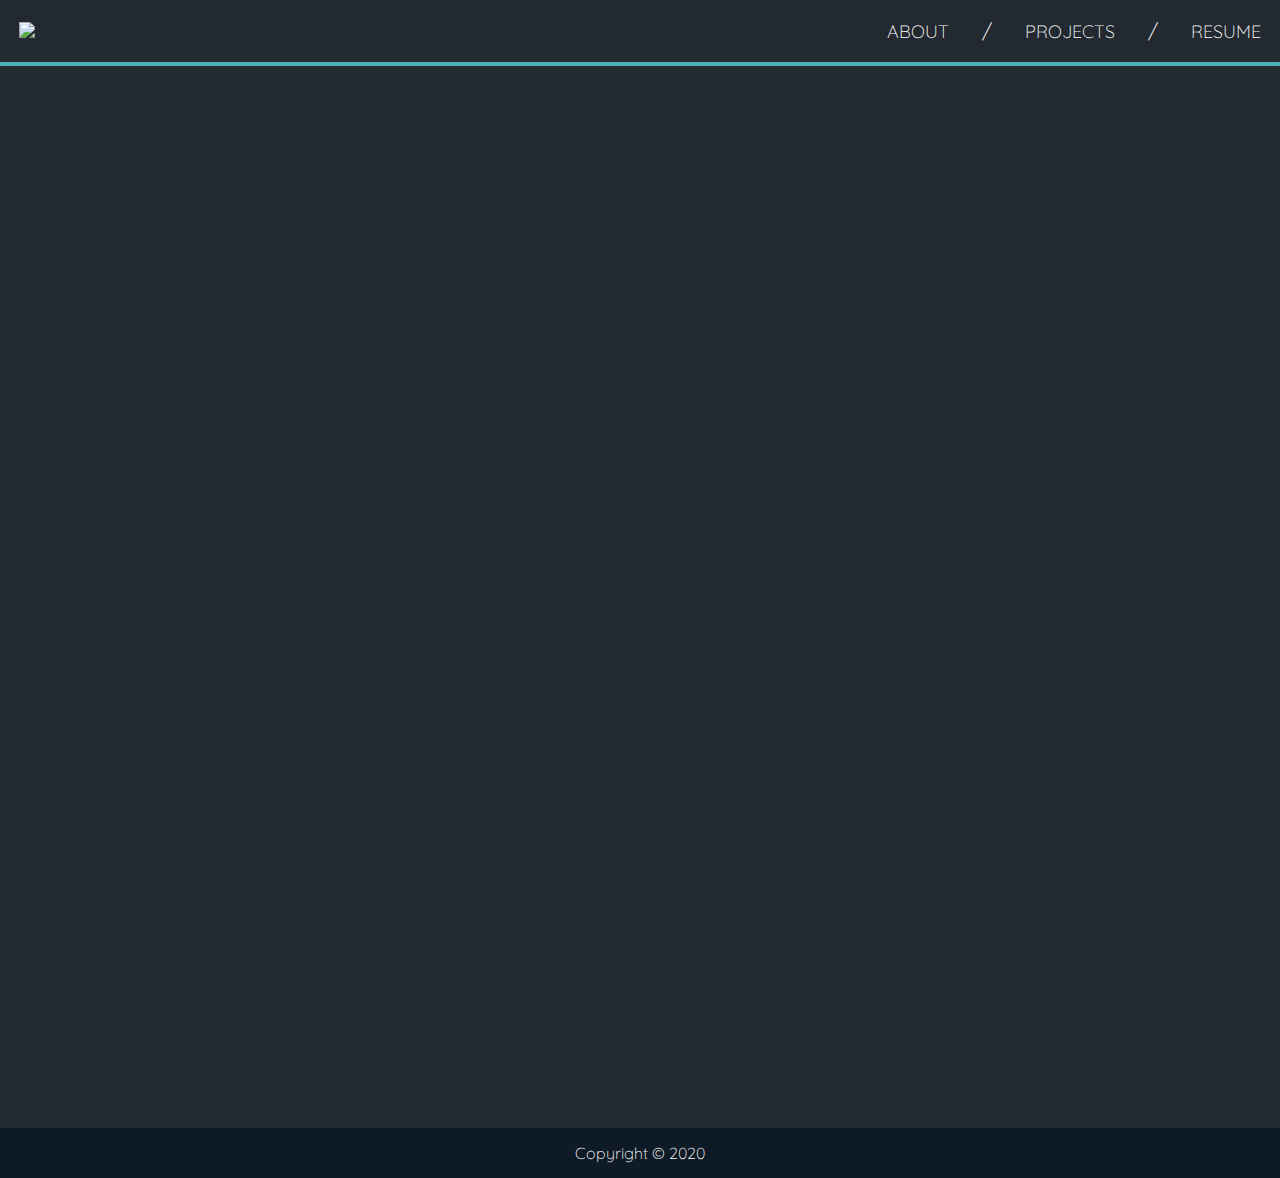
==== resume.html @ f149a614 "Add resume tab with embedded pdf. Update nav links" ====
<!DOCTYPE html>
<html lang="en">
<head>
    <title>Micah Burnett | Portfolio</title>
    <meta http-equiv="Content-Type" content="text/html; charset=UTF-8" />
    <meta name="viewport" content="width=device-width">
    <link rel="stylesheet" type="text/css" href="style.css">
    <link rel="stylesheet" href="https://fonts.googleapis.com/css?family=Quicksand:300,500">
    <!-- <link rel="stylesheet" href="https://use.fontawesome.com/releases/v5.8.2/css/all.css" integrity="sha384-oS3vJWv+0UjzBfQzYUhtDYW+Pj2yciDJxpsK1OYPAYjqT085Qq/1cq5FLXAZQ7Ay" crossorigin="anonymous"> -->
    <style>
        .resume-container {
            grid-column: 1/span 3;
            justify-self: center;

            padding-bottom: 90%; /* set the aspect ratio here as (height / width) * 100% */
            height: 0;
            overflow: hidden;
            max-width: 70%;
            width: 100%;
        }

        .resume-container iframe {
            width: 100%;
            height: 200vh;
        }
    </style>

</head>
<body>
    <header id="main-header">
        <nav id="navbar">
            <a href="#"> 
                <img src="links/mb_logo_opaque.png" height="40px">
            </a>
            <div class="navlinks">
                <ul>
                    <li><a href="index.html#">ABOUT</a></li>
                    <li>/</li>
                    <li><a href="index.html#projects">PROJECTS</a></li>
                    <li>/</li>
                    <li><a href="resume.html">RESUME</a></li>
                </ul>
            </div>
        </nav>
    </header>
    <main class="container">
        <div class='resume-container'>
            <iframe src="https://drive.google.com/file/d/1SY0995V_sroovy6FaTzSWjthL8RUoIKS/preview" frameborder='0' allowfullscreen></iframe>
        </div>
    </main>
    <footer id="main-footer">
         <p>Copyright &copy; 2020</p>
    </footer>
</body>
</html>
---- style.css ----
body {
    background-color: #222930;
    color: #fff;
    font-family: 'Quicksand', sans-serif;
    font-weight: 300;
    font-size: 16px;
    line-height: 1.6em;
    margin: 0;
}

.fab, .far {
    color: #4EB1BA;
    font-size: 30px;
    text-decoration: none;
}

h1, h2, h3 {
    font-weight: 500;
}

.color-primary {
    color: #4EB1BA;
}

.color-secondary {
    color: #cb4d4f;
}

.container {
    padding-top: 150px;
    display: grid;
    grid-template-columns: repeat(3, 1fr);
    grid-template-areas: "name-title name-title bio-image"
                         "bio        bio        bio-image"
                         "social     social     ."
                         "projects   projects   projects"
                         "b1         b2         b3";
    gap: 10px;
    width: 80%;
    margin: auto;
    overflow: hidden;
}

#main-header img {
    padding-left: 10px;
}

#navbar {
    background-color: #222930;
    color: #fff;
    height: 60px;
    border-bottom: 4px solid #4EB1BA;
    padding-top: 2px; 
    display: flex;
    justify-content: space-between;
    align-items: center;
    position: fixed;
    z-index: 1;         /* keep navbar on top layer */
    width: 100%;
}

#navbar li {
    display: inline;
    padding: 10px;
    font-size: 20px;
    border-radius: 16px;
}

#navbar a {
    color: #fff;
    text-decoration: none;
    font-size: 18px;
    padding: 0.5em;
    border-radius: 16px;
}

#navbar li a:hover {
    background-color: #4EB1BA;
}

#navbar a:active {
    background-color: #4EB1BA;
}

.social {
    grid-area: social;
    text-align: center;
    justify-self: left;
}

.social a {
    padding: 10px;
}

.name-title {
    grid-area: name-title;
}

.name-title > h3 {
    opacity: 30%;
    margin-bottom: 0;
}

.bio {
    grid-area: bio;
    padding-right: 60px;
}

.bio-image {
    grid-area: bio-image;
    object-fit: cover;
    width: 100%;
    max-height: 100%;
    border: solid 3px #fff;
    box-sizing: border-box;
    border-radius: 50%;
}

#projects {
    margin-top: 60px;
    margin-bottom: 20px;
    grid-area: projects;
}

#projects > h2 {
    display: flex;
    align-items: center;
    justify-content: center;
    text-transform: uppercase;
} 

#projects > h2:after, h2:before {
    content: '';
    width: 150px;
    height: 2px;
    margin: 0 10px;
}

#projects > h2:before {
    background: linear-gradient(to right, #222930, #4EB1BA);
}

#projects > h2:after {
    background: linear-gradient(to right,#4EB1BA, #222930);
}

.block {
    grid-area: block;
    height: auto;
    padding: 10px;
    margin: 2%;
    box-sizing: border-box;
    color: #fff;
}

.block img {
    max-width: 100%;
    max-height: 100%;
    border: 2px solid #fff;
}

#b1 {
    grid-area: b1;
}

#b2 {
    grid-area: b2;
}

#b3 {
    grid-area: b3;
}

/********** Footer **********/

#main-footer {
    background-color: #0e1a26;
    color: #fff;
    height: 50px;
    line-height: 50px;
    text-align: center;
}

/********** Media Queries **********/

@media(max-width: 980px) {
    .container {
        width: 90%;
    }

    #main {
        float: none;
        max-width: 100%;
        width: 100%;
    }
    
    #side-img img {
        float: none;
        max-width: 70%;
        margin: auto;
        display: block;
    }

    .block {
        float: none;
        width: 70%;
        margin: auto;
    }

    #b1 {
        margin-top: 40px;
    }
}

@media(max-width: 465px) {
    #navbar li {
        padding: 5px;
        font-size: 16px;
    }

    #navbar a {
        color: #fff;
        text-decoration: none;
        font-size: 14px;
    }

    #main h1 {
        font-size: 24px;
    }
}
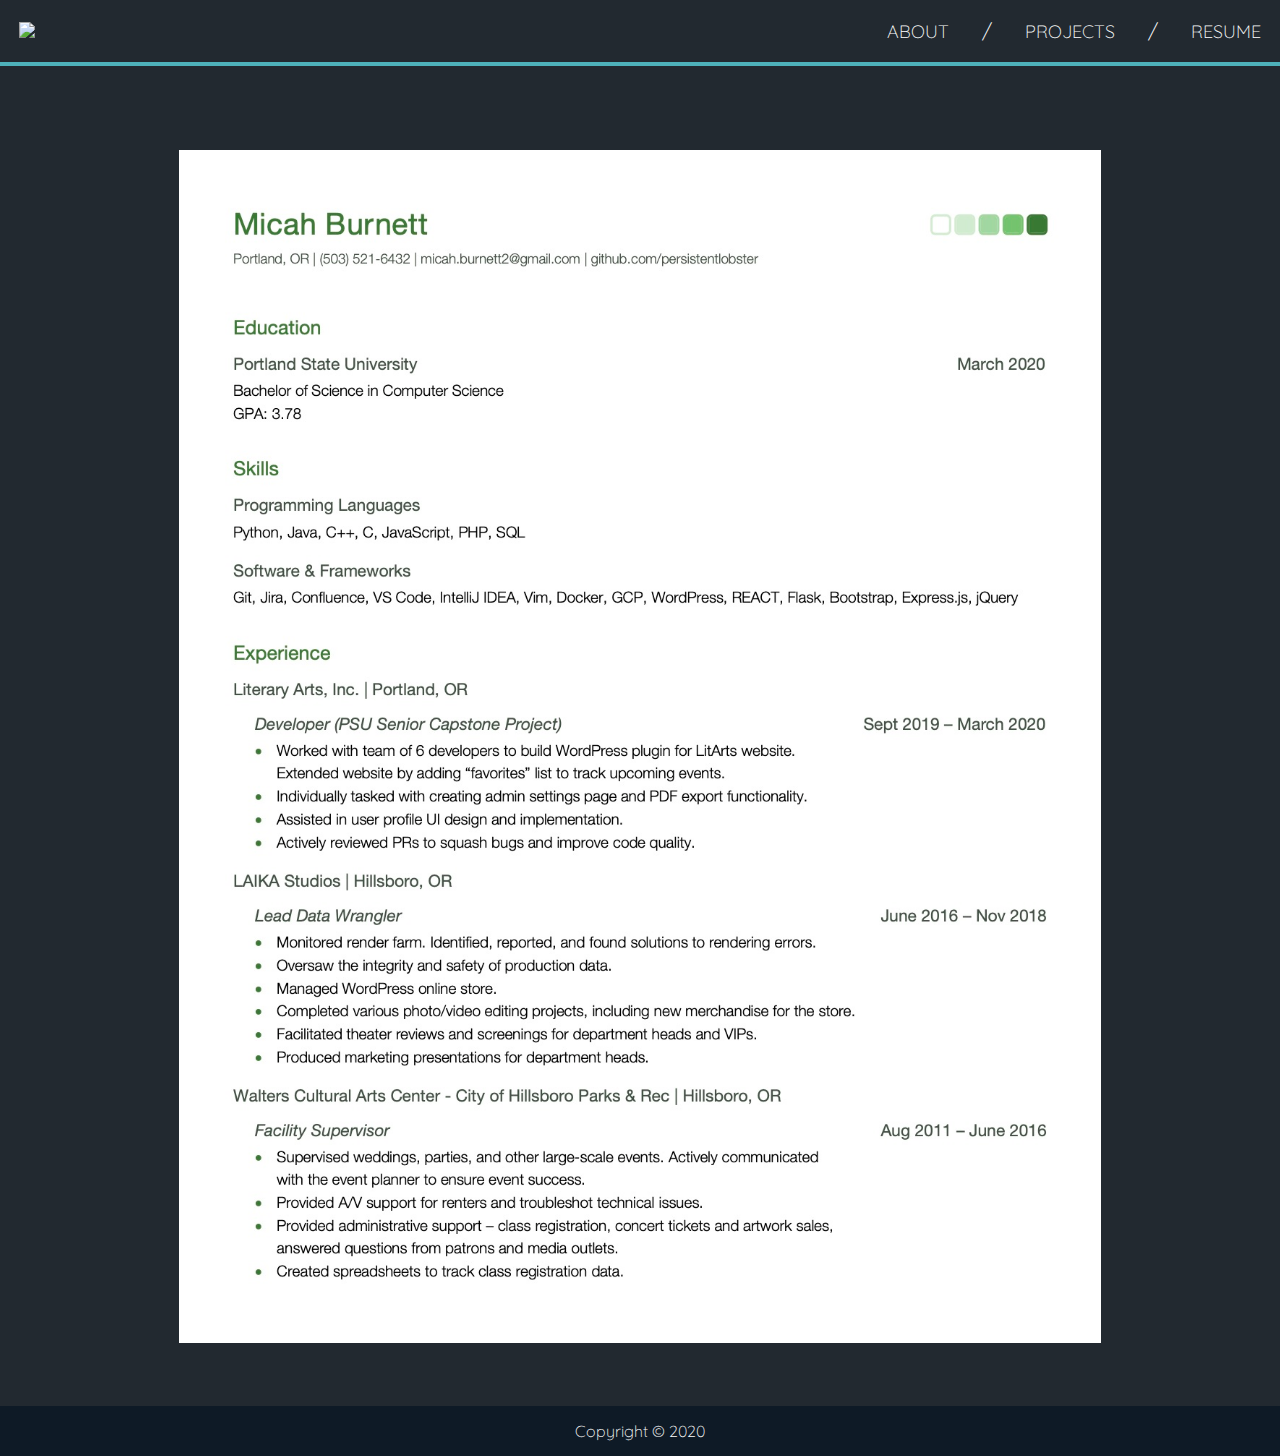
==== commit a89c9217: "Replace embedded PDF with jpg and make footer stick" ====
--- a/resume.html
+++ b/resume.html
@@ -6,25 +6,6 @@
     <meta name="viewport" content="width=device-width">
     <link rel="stylesheet" type="text/css" href="style.css">
     <link rel="stylesheet" href="https://fonts.googleapis.com/css?family=Quicksand:300,500">
-    <!-- <link rel="stylesheet" href="https://use.fontawesome.com/releases/v5.8.2/css/all.css" integrity="sha384-oS3vJWv+0UjzBfQzYUhtDYW+Pj2yciDJxpsK1OYPAYjqT085Qq/1cq5FLXAZQ7Ay" crossorigin="anonymous"> -->
-    <style>
-        .resume-container {
-            grid-column: 1/span 3;
-            justify-self: center;
-
-            padding-bottom: 90%; /* set the aspect ratio here as (height / width) * 100% */
-            height: 0;
-            overflow: hidden;
-            max-width: 70%;
-            width: 100%;
-        }
-
-        .resume-container iframe {
-            width: 100%;
-            height: 200vh;
-        }
-    </style>
-
 </head>
 <body>
     <header id="main-header">
@@ -45,7 +26,7 @@
     </header>
     <main class="container">
         <div class='resume-container'>
-            <iframe src="https://drive.google.com/file/d/1SY0995V_sroovy6FaTzSWjthL8RUoIKS/preview" frameborder='0' allowfullscreen></iframe>
+            <img src="links/Burnett_resume_latest.jpg" alt="Burnett Resume PDF" width="100%" height="auto">
         </div>
     </main>
     <footer id="main-footer">
--- a/style.css
+++ b/style.css
@@ -6,6 +6,7 @@
     font-size: 16px;
     line-height: 1.6em;
     margin: 0;
+    height: 100%;
 }
 
 .fab, .far {
@@ -16,6 +17,7 @@
 
 h1, h2, h3 {
     font-weight: 500;
+    line-height: 1.2em;
 }
 
 .color-primary {
@@ -39,6 +41,15 @@
     width: 80%;
     margin: auto;
     overflow: hidden;
+
+    /* Keep footer at bottom! (116px = header + footer height) */
+    min-height: calc(100vh - 116px); 
+}
+
+.resume-container {
+    grid-column: 1/span 3;
+    justify-self: center;
+    width: 90%;
 }
 
 #main-header img {
@@ -55,7 +66,7 @@
     justify-content: space-between;
     align-items: center;
     position: fixed;
-    z-index: 1;         /* keep navbar on top layer */
+    z-index: 1;
     width: 100%;
 }
 
@@ -88,8 +99,10 @@
     justify-self: left;
 }
 
-.social a {
-    padding: 10px;
+.social span {
+    padding-right: 10px;
+    display: inline-block;
+    line-height: 3em;
 }
 
 .name-title {
@@ -108,6 +121,7 @@
 
 .bio-image {
     grid-area: bio-image;
+    align-self: center;
     object-fit: cover;
     width: 100%;
     max-height: 100%;
@@ -120,6 +134,7 @@
     margin-top: 60px;
     margin-bottom: 20px;
     grid-area: projects;
+    text-align: center;
 }
 
 #projects > h2 {
@@ -131,7 +146,7 @@
 
 #projects > h2:after, h2:before {
     content: '';
-    width: 150px;
+    width: 20%;
     height: 2px;
     margin: 0 10px;
 }
@@ -171,8 +186,6 @@
     grid-area: b3;
 }
 
-/********** Footer **********/
-
 #main-footer {
     background-color: #0e1a26;
     color: #fff;
@@ -181,38 +194,55 @@
     text-align: center;
 }
 
-/********** Media Queries **********/
-
-@media(max-width: 980px) {
+@media(max-width: 800px) {
     .container {
         width: 90%;
-    }
-
-    #main {
-        float: none;
-        max-width: 100%;
-        width: 100%;
-    }
-    
-    #side-img img {
-        float: none;
-        max-width: 70%;
-        margin: auto;
-        display: block;
-    }
-
-    .block {
-        float: none;
-        width: 70%;
-        margin: auto;
-    }
-
-    #b1 {
-        margin-top: 40px;
-    }
-}
-
-@media(max-width: 465px) {
+        padding-top: 100px;
+        grid-template-columns: 1fr 1fr;
+        grid-template-areas: "name-title  bio-image"
+                             "bio         bio-image"
+                             "social      social"
+                             "projects   projects"
+                             "b1 b2"
+                             "b3 .";
+    }
+
+    .social {
+        justify-self: center;
+        padding-top: 50px;
+    }
+}
+
+@media(max-width: 680px) {
+    .container {
+        width: 80%;
+        grid-template-columns: 1fr;
+        grid-template-areas: "name-title"
+                             "bio-image"
+                             "bio"
+                             "social"
+                             "projects"
+                             "b1"
+                             "b2"
+                             "b3";
+    }
+
+    .name-title, .bio {
+        text-align: center;
+        padding: 0;
+    }
+
+    .bio-image {
+        width: 60%;
+        justify-self: center;
+        margin: 20px 0;
+    }
+
+    .social {
+        justify-self: center;
+        padding-top: 50px;
+    }
+
     #navbar li {
         padding: 5px;
         font-size: 16px;
@@ -223,8 +253,25 @@
         text-decoration: none;
         font-size: 14px;
     }
-
-    #main h1 {
-        font-size: 24px;
+}
+
+@media(max-width: 430px) {
+    #navbar li {
+        padding: 0;
+        font-size: 12px;
+    }
+
+    #navbar a {
+        color: #fff;
+        text-decoration: none;
+        font-size: 12px;
+    }
+
+    #navbar > div > ul {
+        padding: 0;
+    }
+
+    .social > span {
+        justify-self: center;
     }
 }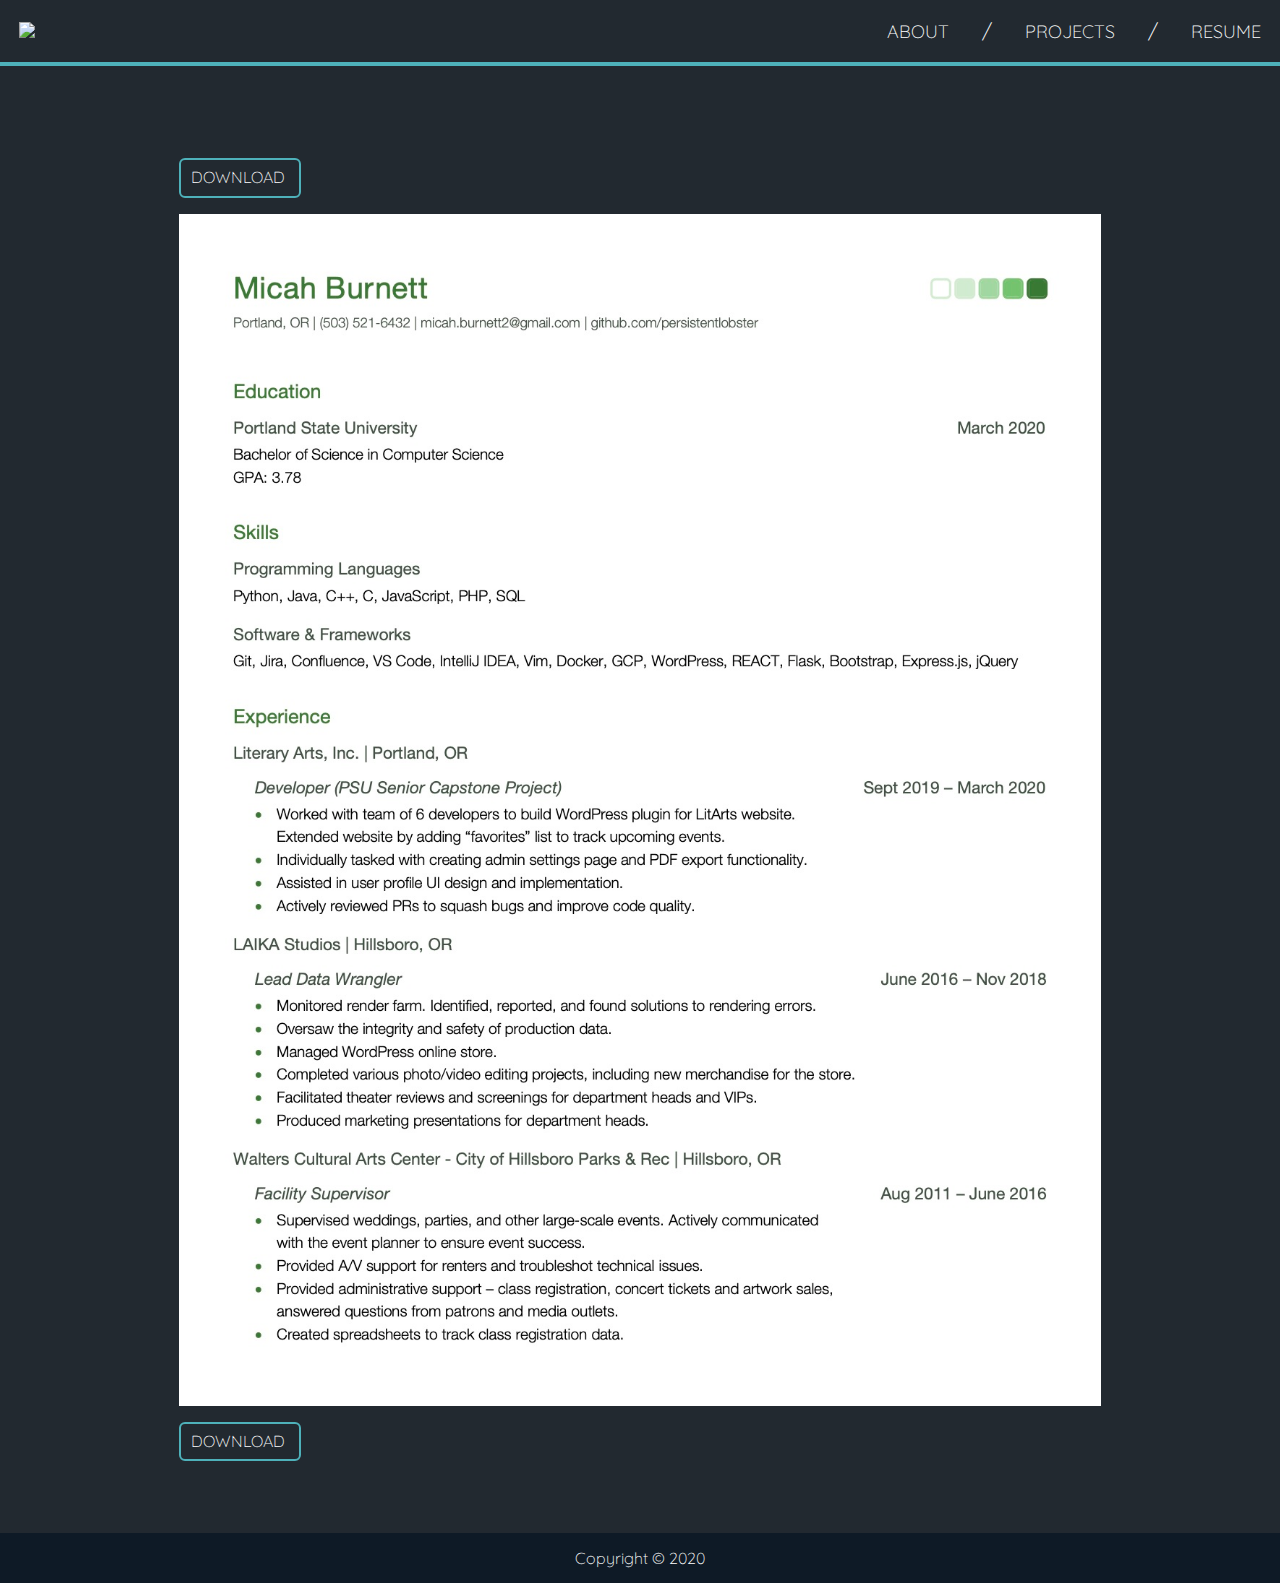
==== commit 30368ca7: "Add download pdf buttons for resume" ====
--- a/resume.html
+++ b/resume.html
@@ -6,6 +6,7 @@
     <meta name="viewport" content="width=device-width">
     <link rel="stylesheet" type="text/css" href="style.css">
     <link rel="stylesheet" href="https://fonts.googleapis.com/css?family=Quicksand:300,500">
+    <link rel="stylesheet" href="https://use.fontawesome.com/releases/v5.8.2/css/all.css" integrity="sha384-oS3vJWv+0UjzBfQzYUhtDYW+Pj2yciDJxpsK1OYPAYjqT085Qq/1cq5FLXAZQ7Ay" crossorigin="anonymous">
 </head>
 <body>
     <header id="main-header">
@@ -26,7 +27,14 @@
     </header>
     <main class="container">
         <div class='resume-container'>
+            <!-- <button>DOWNLOAD&nbsp;<i class="fas fa-download"></i></button> -->
+            <a class="download-pdf" href="links/Burnett_resume_latest.pdf" download="burnett_resume.pdf">
+                DOWNLOAD&nbsp;<i class="fas fa-download"></i>
+            </a>
             <img src="links/Burnett_resume_latest.jpg" alt="Burnett Resume PDF" width="100%" height="auto">
+            <a class="download-pdf" href="links/Burnett_resume_latest.pdf" download="burnett_resume.pdf">
+                DOWNLOAD&nbsp;<i class="fas fa-download"></i>
+            </a>
         </div>
     </main>
     <footer id="main-footer">
--- a/style.css
+++ b/style.css
@@ -13,6 +13,18 @@
     color: #4EB1BA;
     font-size: 30px;
     text-decoration: none;
+}
+
+.download-pdf {
+    display: inline-block;
+    text-decoration: none;
+    background: transparent;
+    border: 2px solid #4EB1BA;
+    border-radius: 6px;
+    padding: 5px 10px;
+    font-size: 16px;
+    color: #fff;
+    margin: 8px 0 16px 0;
 }
 
 h1, h2, h3 {
@@ -253,6 +265,11 @@
         text-decoration: none;
         font-size: 14px;
     }
+
+    .download-pdf {
+        font-size: 12px;
+        padding: 3px 6px;
+    }
 }
 
 @media(max-width: 430px) {
@@ -274,4 +291,9 @@
     .social > span {
         justify-self: center;
     }
+
+    .download-pdf {
+        font-size: 10px;
+        padding: 1px 6px;
+    }
 }